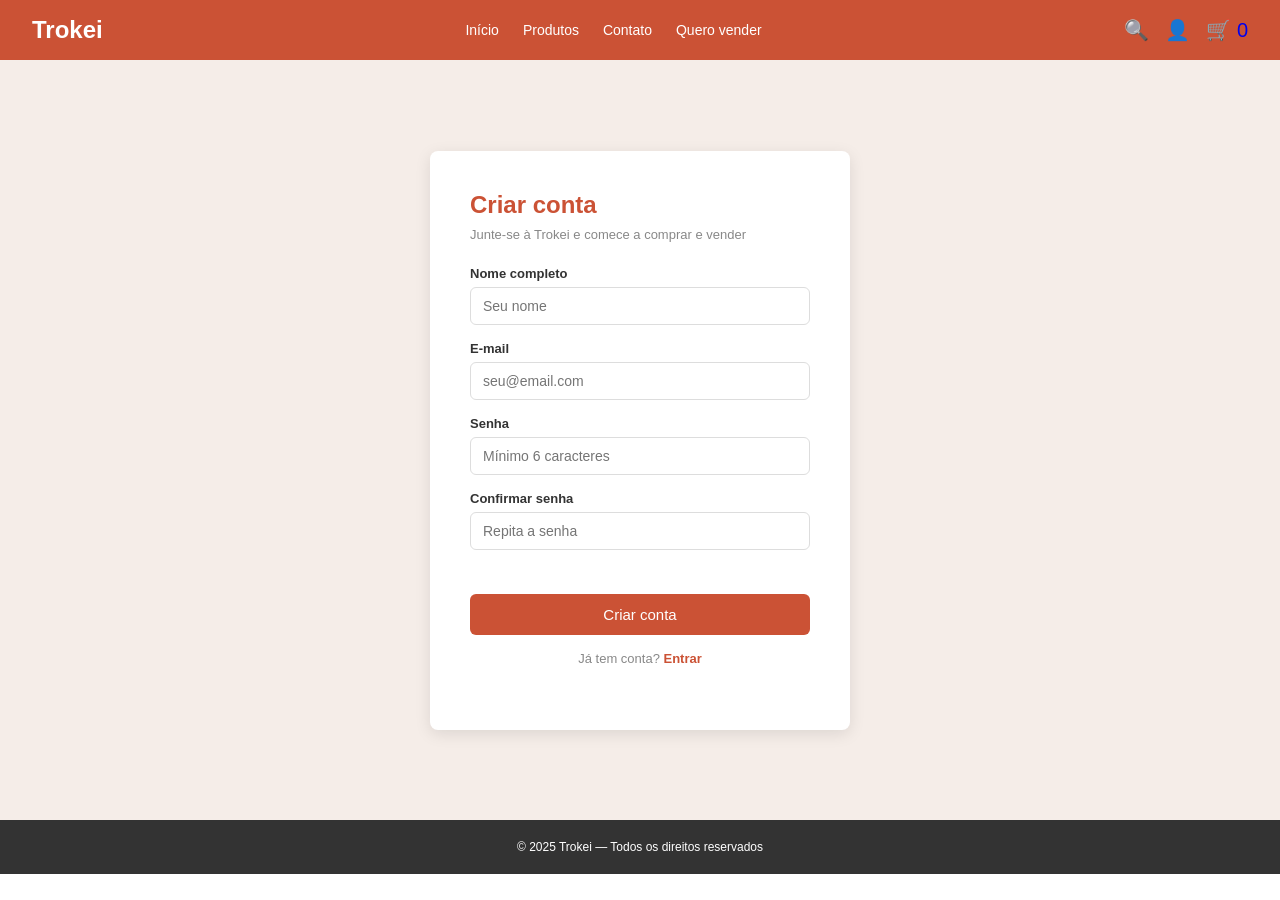
==== cadastro.html @ aa1f2658 "adiciona pagina de cadastro com validacao" ====
<!DOCTYPE html>
<html lang="pt-br">
<head>
    <meta charset="UTF-8">
    <meta name="viewport" content="width=device-width, initial-scale=1.0">
    <link rel="stylesheet" href="style.css">
    <title>Trokei - Cadastro</title>
</head>
<body>

    <header>
        <nav>
            <div class="logo">
                <a href="index.html">Trokei</a>
            </div>
            <button class="menu-btn" onclick="toggleMenu()">☰</button>
            <ul>
                <li><a href="index.html">Início</a></li>
                <li><a href="#">Produtos</a></li>
                <li><a href="#">Contato</a></li>
                <li><a href="#">Quero vender</a></li>
            </ul>
            <div class="acoes">
                <a href="#">🔍</a>
                <a href="cadastro.html">👤</a>
                <a href="#" id="carrinho">🛒 <span id="contador-carrinho">0</span></a>
            </div>
        </nav>
    </header>

    <main>
        <section class="form-section">
            <div class="form-container">
                <h1>Criar conta</h1>
                <p>Junte-se à Trokei e comece a comprar e vender</p>

                <form id="form-cadastro">
                    <div class="campo">
                        <label for="nome">Nome completo</label>
                        <input type="text" id="nome" placeholder="Seu nome">
                    </div>
                    <div class="campo">
                        <label for="email">E-mail</label>
                        <input type="email" id="email" placeholder="seu@email.com">
                    </div>
                    <div class="campo">
                        <label for="senha">Senha</label>
                        <input type="password" id="senha" placeholder="Mínimo 6 caracteres">
                    </div>
                    <div class="campo">
                        <label for="confirmar">Confirmar senha</label>
                        <input type="password" id="confirmar" placeholder="Repita a senha">
                    </div>

                    <span id="mensagem-erro" class="erro"></span>

                    <button type="submit" class="btn">Criar conta</button>
                </form>

                <p class="login-link">Já tem conta? <a href="#">Entrar</a></p>
            </div>
        </section>
    </main>

    <footer>
        <p>© 2025 Trokei — Todos os direitos reservados</p>
    </footer>

    <script src="script.js"></script>
</body>
</html>
---- style.css ----
* {
    margin: 0;
    padding: 0;
    box-sizing: border-box;
}

body {
    font-family: 'Segoe UI', sans-serif;
    color: #333;
}

/* HEADER */
header {
    background-color: #CB5235;
    padding: 16px 32px;
}

nav {
    display: flex;
    align-items: center;
    justify-content: space-between;
}

.logo a {
    color: #fff;
    text-decoration: none;
    font-size: 24px;
    font-weight: bold;
}

nav ul {
    list-style: none;
    display: flex;
    gap: 24px;
}

nav ul a {
    color: #fff;
    text-decoration: none;
    font-size: 14px;
}

nav ul a:hover {
    text-decoration: underline;
}

.acoes {
    display: flex;
    gap: 16px;
    font-size: 20px;
}

.acoes a {
    text-decoration: none;
}

/* HERO */
.hero {
    background-color: #f5ede8;
    text-align: center;
    padding: 80px 32px;
}

.hero h1 {
    font-size: 36px;
    color: #CB5235;
    margin-bottom: 16px;
}

.hero p {
    font-size: 16px;
    color: #666;
    margin-bottom: 32px;
}

.btn {
    background-color: #CB5235;
    color: #fff;
    padding: 12px 28px;
    border-radius: 6px;
    text-decoration: none;
    font-size: 14px;
}

.btn:hover {
    background-color: #a8402a;
}

/* FOOTER */
footer {
    background-color: #333;
    color: #fff;
    text-align: center;
    padding: 20px;
    font-size: 12px;
}
/* PRODUTOS */
.produtos {
    padding: 60px 32px;
    text-align: center;
}

.produtos h2 {
    font-size: 28px;
    color: #CB5235;
    margin-bottom: 40px;
}

.grid-produtos {
    display: flex;
    gap: 24px;
    justify-content: center;
    flex-wrap: wrap;
}

.card {
    background-color: #fff;
    border: 1px solid #e0e0e0;
    border-radius: 8px;
    width: 260px;
    overflow: hidden;
    box-shadow: 0 2px 8px rgba(0,0,0,0.08);
}

.card-img {
    background-color: #f0e6e0;
    height: 200px;
}

.card-info {
    padding: 16px;
    text-align: left;
    display: flex;
    flex-direction: column;
    gap: 8px;
}

.card-info h3 {
    font-size: 16px;
}

.card-info p {
    font-size: 13px;
    color: #888;
}

.preco {
    font-size: 18px;
    font-weight: bold;
    color: #CB5235;
}

.card .btn {
    text-align: center;
    margin-top: 8px;
}
/* MOBILE */
@media (max-width: 768px) {
    nav {
        flex-wrap: wrap;
        gap: 12px;
    }

    nav ul {
        order: 3;
        width: 100%;
        justify-content: center;
        gap: 12px;
        margin: 0;
    }

    .acoes {
        gap: 12px;
    }

    .hero {
        padding: 40px 16px;
    }

    .hero h1 {
        font-size: 24px;
    }

    .grid-produtos {
        flex-direction: column;
        align-items: center;
    }

    .card {
        width: 100%;
        max-width: 340px;
    }
}
.menu-btn {
    display: none;
}
@media (max-width: 768px) {
     
    .menu-btn {
        display: block;
        background: none;
        border: none;
        color: #fff;
        font-size: 24px;
        cursor: pointer;
    }

    nav ul {
        display: none;
        order: 3;
        width: 100%;
        flex-direction: column;
        align-items: center;
        gap: 12px;
        margin: 0;
        padding: 12px 0;
    }

    nav ul.aberto {
        display: flex;
    }

    .hero {
        padding: 40px 16px;
    }

    .hero h1 {
        font-size: 24px;
    }

    .grid-produtos {
        flex-direction: column;
        align-items: center;
    }

    .card {
        width: 100%;
        max-width: 340px;
    }
}
 /* CADASTRO */
.form-section {
    min-height: calc(100vh - 140px);
    display: flex;
    align-items: center;
    justify-content: center;
    background-color: #f5ede8;
    padding: 40px 16px;
}

.form-container {
    background-color: #fff;
    padding: 40px;
    border-radius: 8px;
    width: 100%;
    max-width: 420px;
    box-shadow: 0 4px 16px rgba(0,0,0,0.1);
}

.form-container h1 {
    font-size: 24px;
    color: #CB5235;
    margin-bottom: 8px;
}

.form-container p {
    font-size: 13px;
    color: #888;
    margin-bottom: 24px;
}

.campo {
    display: flex;
    flex-direction: column;
    gap: 6px;
    margin-bottom: 16px;
}

.campo label {
    font-size: 13px;
    font-weight: bold;
    color: #333;
}

.campo input {
    padding: 10px 12px;
    border: 1px solid #ddd;
    border-radius: 6px;
    font-size: 14px;
    outline: none;
}

.campo input:focus {
    border-color: #CB5235;
}

.erro {
    display: block;
    color: red;
    font-size: 12px;
    margin-bottom: 12px;
    min-height: 16px;
}

.form-container .btn {
    width: 100%;
    padding: 12px;
    font-size: 15px;
    text-align: center;
    border: none;
    cursor: pointer;
}

.login-link {
    text-align: center;
    margin-top: 16px;
    font-size: 13px;
    color: #888;
}

.login-link a {
    color: #CB5235;
    text-decoration: none;
    font-weight: bold;
}
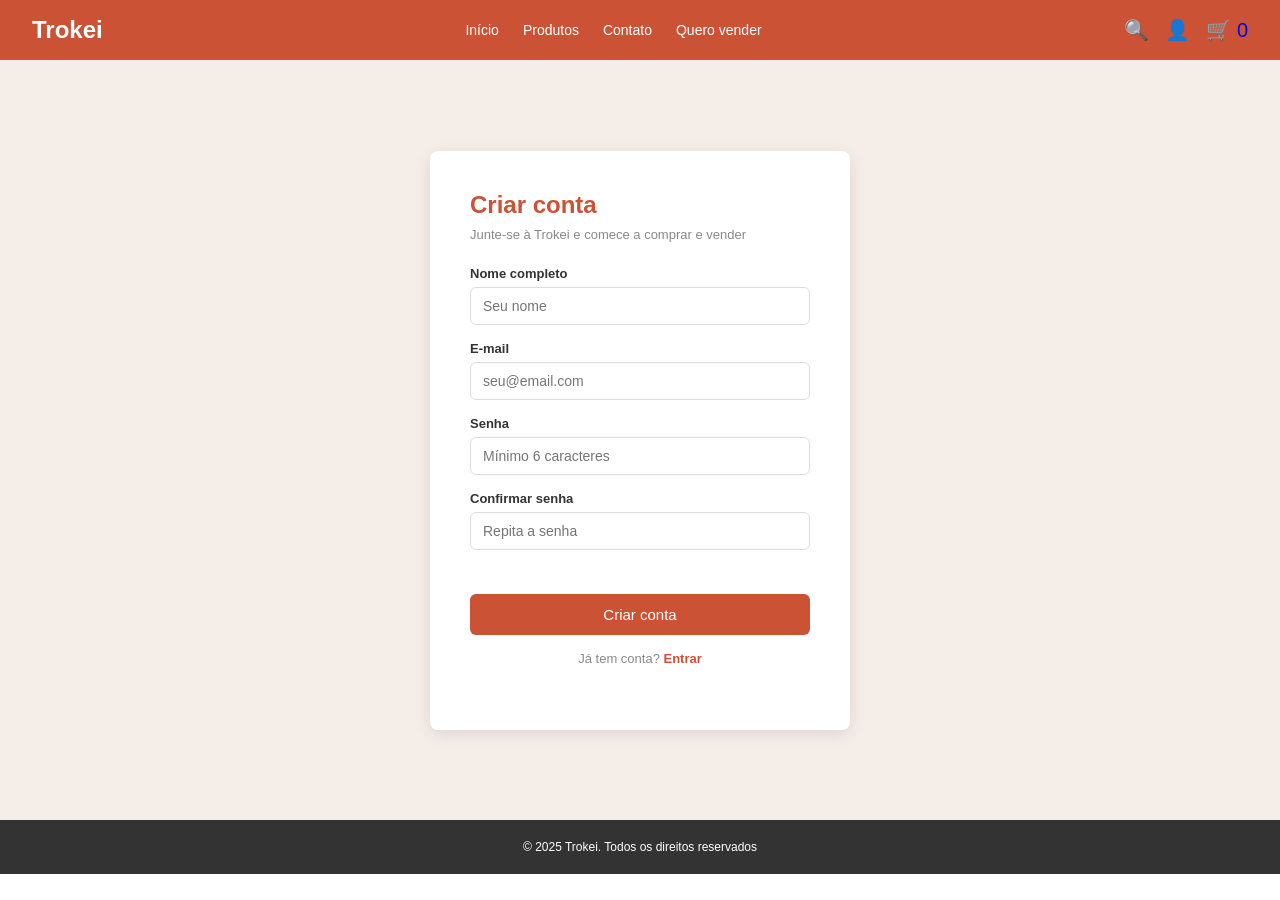
==== commit 779a3b1e: "Remove em dashes from visible text Co-Authored-By: Claude Sonnet 5 <noreply@anthropic.com>" ====
--- a/cadastro.html
+++ b/cadastro.html
@@ -63,7 +63,7 @@
     </main>
 
     <footer>
-        <p>© 2025 Trokei — Todos os direitos reservados</p>
+        <p>© 2025 Trokei. Todos os direitos reservados</p>
     </footer>
 
     <script src="script.js"></script>
--- a/style.css
+++ b/style.css
@@ -1,4 +1,3 @@
-
 * {
     margin: 0;
     padding: 0;
@@ -53,6 +52,10 @@
 
 .acoes a {
     text-decoration: none;
+}
+
+.menu-btn {
+    display: none;
 }
 
 /* HERO */
@@ -87,14 +90,6 @@
     background-color: #a8402a;
 }
 
-/* FOOTER */
-footer {
-    background-color: #333;
-    color: #fff;
-    text-align: center;
-    padding: 20px;
-    font-size: 12px;
-}
 /* PRODUTOS */
 .produtos {
     padding: 60px 32px;
@@ -121,11 +116,20 @@
     width: 260px;
     overflow: hidden;
     box-shadow: 0 2px 8px rgba(0,0,0,0.08);
+    opacity: 0;
+    transform: translateY(30px);
+    transition: opacity 0.5s ease, transform 0.5s ease;
+}
+
+.card.visivel {
+    opacity: 1;
+    transform: translateY(0);
 }
 
 .card-img {
-    background-color: #f0e6e0;
+    width: 100%;
     height: 200px;
+    object-fit: cover;
 }
 
 .card-info {
@@ -155,6 +159,102 @@
     text-align: center;
     margin-top: 8px;
 }
+
+/* CADASTRO */
+.form-section {
+    min-height: calc(100vh - 140px);
+    display: flex;
+    align-items: center;
+    justify-content: center;
+    background-color: #f5ede8;
+    padding: 40px 16px;
+}
+
+.form-container {
+    background-color: #fff;
+    padding: 40px;
+    border-radius: 8px;
+    width: 100%;
+    max-width: 420px;
+    box-shadow: 0 4px 16px rgba(0,0,0,0.1);
+}
+
+.form-container h1 {
+    font-size: 24px;
+    color: #CB5235;
+    margin-bottom: 8px;
+}
+
+.form-container p {
+    font-size: 13px;
+    color: #888;
+    margin-bottom: 24px;
+}
+
+.campo {
+    display: flex;
+    flex-direction: column;
+    gap: 6px;
+    margin-bottom: 16px;
+}
+
+.campo label {
+    font-size: 13px;
+    font-weight: bold;
+    color: #333;
+}
+
+.campo input {
+    padding: 10px 12px;
+    border: 1px solid #ddd;
+    border-radius: 6px;
+    font-size: 14px;
+    outline: none;
+}
+
+.campo input:focus {
+    border-color: #CB5235;
+}
+
+.erro {
+    display: block;
+    color: red;
+    font-size: 12px;
+    margin-bottom: 12px;
+    min-height: 16px;
+}
+
+.form-container .btn {
+    width: 100%;
+    padding: 12px;
+    font-size: 15px;
+    text-align: center;
+    border: none;
+    cursor: pointer;
+}
+
+.login-link {
+    text-align: center;
+    margin-top: 16px;
+    font-size: 13px;
+    color: #888;
+}
+
+.login-link a {
+    color: #CB5235;
+    text-decoration: none;
+    font-weight: bold;
+}
+
+/* FOOTER */
+footer {
+    background-color: #333;
+    color: #fff;
+    text-align: center;
+    padding: 20px;
+    font-size: 12px;
+}
+
 /* MOBILE */
 @media (max-width: 768px) {
     nav {
@@ -162,41 +262,6 @@
         gap: 12px;
     }
 
-    nav ul {
-        order: 3;
-        width: 100%;
-        justify-content: center;
-        gap: 12px;
-        margin: 0;
-    }
-
-    .acoes {
-        gap: 12px;
-    }
-
-    .hero {
-        padding: 40px 16px;
-    }
-
-    .hero h1 {
-        font-size: 24px;
-    }
-
-    .grid-produtos {
-        flex-direction: column;
-        align-items: center;
-    }
-
-    .card {
-        width: 100%;
-        max-width: 340px;
-    }
-}
-.menu-btn {
-    display: none;
-}
-@media (max-width: 768px) {
-     
     .menu-btn {
         display: block;
         background: none;
@@ -221,6 +286,10 @@
         display: flex;
     }
 
+    .acoes {
+        gap: 12px;
+    }
+
     .hero {
         padding: 40px 16px;
     }
@@ -239,88 +308,3 @@
         max-width: 340px;
     }
 }
- /* CADASTRO */
-.form-section {
-    min-height: calc(100vh - 140px);
-    display: flex;
-    align-items: center;
-    justify-content: center;
-    background-color: #f5ede8;
-    padding: 40px 16px;
-}
-
-.form-container {
-    background-color: #fff;
-    padding: 40px;
-    border-radius: 8px;
-    width: 100%;
-    max-width: 420px;
-    box-shadow: 0 4px 16px rgba(0,0,0,0.1);
-}
-
-.form-container h1 {
-    font-size: 24px;
-    color: #CB5235;
-    margin-bottom: 8px;
-}
-
-.form-container p {
-    font-size: 13px;
-    color: #888;
-    margin-bottom: 24px;
-}
-
-.campo {
-    display: flex;
-    flex-direction: column;
-    gap: 6px;
-    margin-bottom: 16px;
-}
-
-.campo label {
-    font-size: 13px;
-    font-weight: bold;
-    color: #333;
-}
-
-.campo input {
-    padding: 10px 12px;
-    border: 1px solid #ddd;
-    border-radius: 6px;
-    font-size: 14px;
-    outline: none;
-}
-
-.campo input:focus {
-    border-color: #CB5235;
-}
-
-.erro {
-    display: block;
-    color: red;
-    font-size: 12px;
-    margin-bottom: 12px;
-    min-height: 16px;
-}
-
-.form-container .btn {
-    width: 100%;
-    padding: 12px;
-    font-size: 15px;
-    text-align: center;
-    border: none;
-    cursor: pointer;
-}
-
-.login-link {
-    text-align: center;
-    margin-top: 16px;
-    font-size: 13px;
-    color: #888;
-}
-
-.login-link a {
-    color: #CB5235;
-    text-decoration: none;
-    font-weight: bold;
-}   
